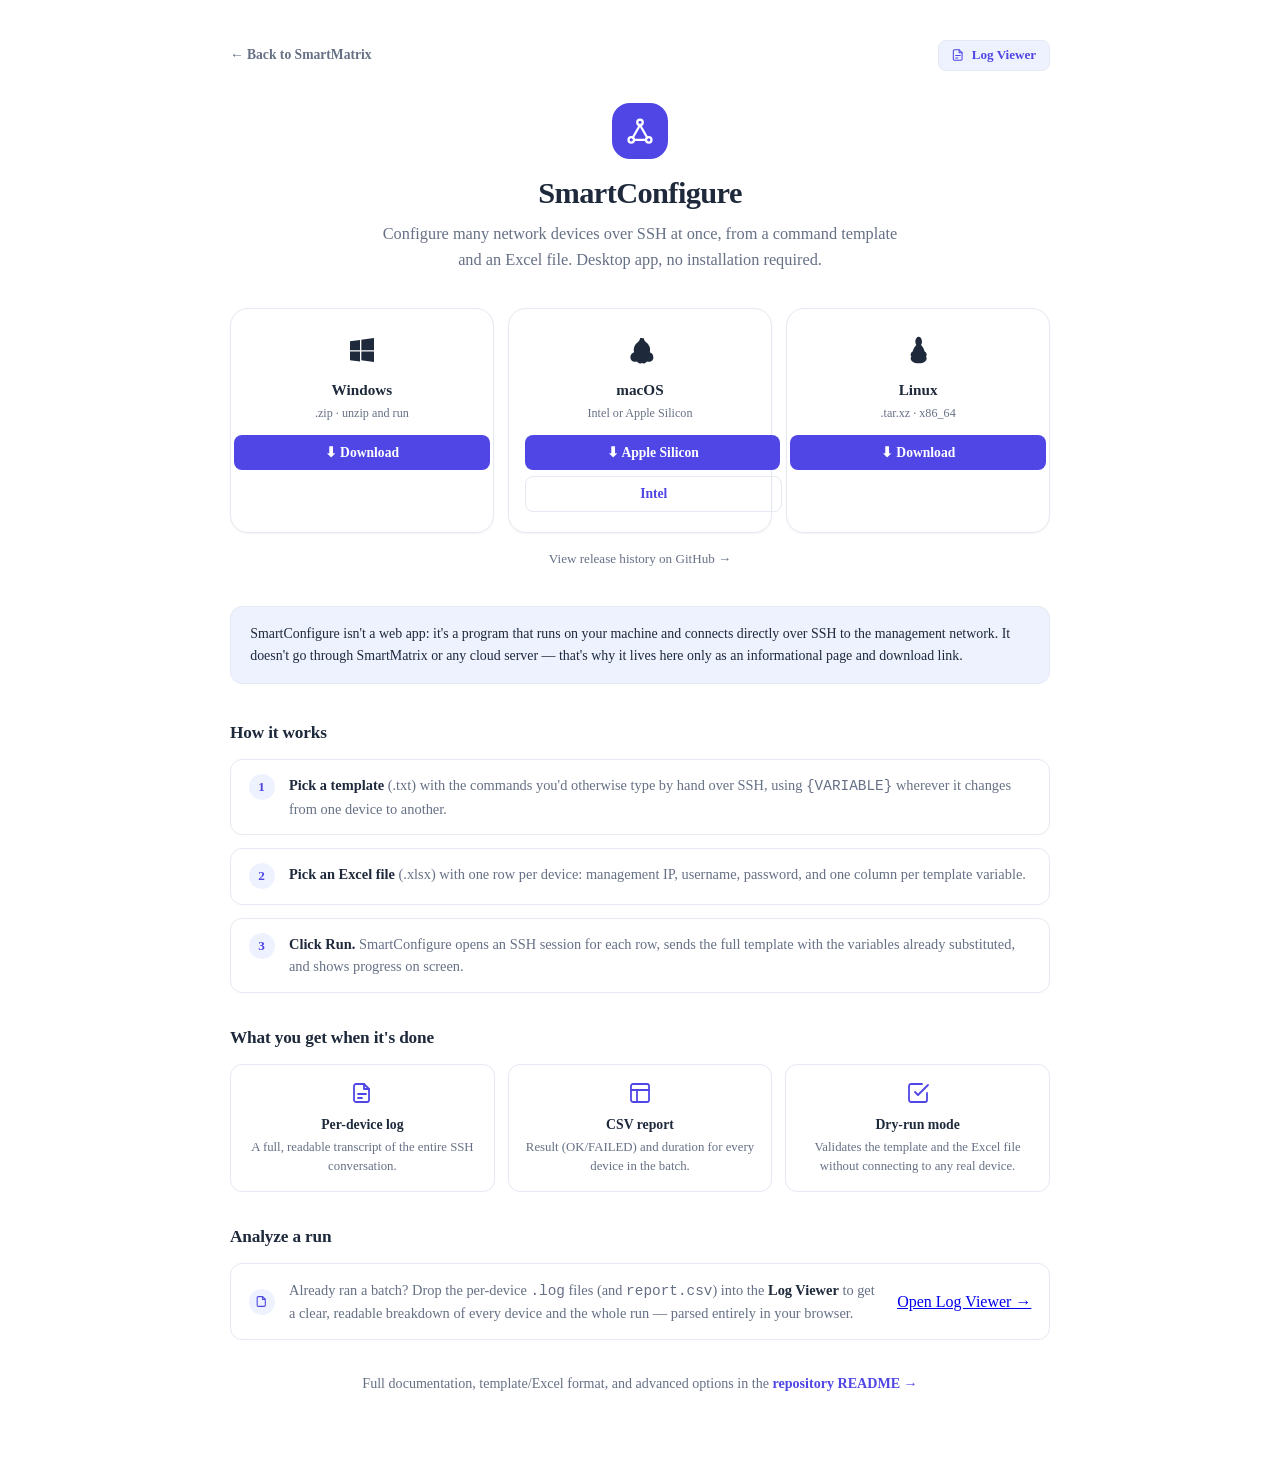
==== landing/index.html @ 65298317 "Restore" ====
<!DOCTYPE html>
<html lang="en" data-theme="dark">
<head>
<meta charset="UTF-8">
<meta name="viewport" content="width=device-width, initial-scale=1, viewport-fit=cover">
<title>SmartConfigure · SmartMatrix</title>
<link rel="icon" type="image/svg+xml" href="/favicon.svg">
<link rel="stylesheet" href="/style.css">
<style>
  .sc-wrap { max-width: 820px; margin: 0 auto; padding: 2rem 1.4rem 4rem; }

  .sc-topbar { display: flex; align-items: center; justify-content: space-between; gap: 0.8rem; margin-bottom: 2rem; }

  .sc-back {
    display: inline-flex; align-items: center; gap: 0.4rem; color: var(--text-muted, #667085);
    text-decoration: none; font-size: 0.85rem; font-weight: 600;
  }
  .sc-back:hover { color: var(--primary, #4f46e5); }

  .sc-logviewer-btn {
    display: inline-flex; align-items: center; gap: 0.4rem; font-size: 0.82rem; font-weight: 600;
    color: var(--primary, #4f46e5); background: var(--primary-light, #eef2ff);
    border: 1px solid var(--border, #e5e9f2); border-radius: var(--radius-sm, 8px);
    padding: 0.4rem 0.8rem; text-decoration: none; white-space: nowrap; flex-shrink: 0;
  }
  .sc-logviewer-btn:hover { border-color: var(--primary, #4f46e5); }
  .sc-logviewer-btn svg { width: 14px; height: 14px; }

  .sc-hero { text-align: center; margin-bottom: 2.2rem; }
  .sc-icon {
    width: 56px; height: 56px; border-radius: var(--radius-lg, 18px); background: var(--primary, #4f46e5);
    color: #fff; display: flex; align-items: center; justify-content: center; margin: 0 auto 1.1rem;
  }
  .sc-icon svg { width: 30px; height: 30px; }
  .sc-hero h1 { font-size: 1.9rem; letter-spacing: -0.02em; margin: 0 0 0.6rem; color: var(--text, #1e293b); }
  .sc-hero p {
    color: var(--text-muted, #667085); font-size: 1.02rem; line-height: 1.6; margin: 0 auto; max-width: 520px;
  }

  .sc-platforms {
    display: grid; grid-template-columns: repeat(3, 1fr); gap: 0.9rem; margin-bottom: 1rem;
  }
  .sc-platform-card {
    background: var(--surface, #fff); border: 1px solid var(--border, #e5e9f2); border-radius: var(--radius-lg, 18px);
    padding: 1.3rem 1rem; text-align: center; box-shadow: var(--shadow-sm, 0 1px 2px rgba(0,0,0,.05));
    display: flex; flex-direction: column; align-items: center; gap: 0.7rem;
  }
  .sc-platform-glyph {
    width: 40px; height: 40px; display: flex; align-items: center; justify-content: center;
    color: var(--text, #1e293b);
  }
  .sc-platform-glyph svg { width: 32px; height: 32px; }
  .sc-platform-card h3 { font-size: 0.95rem; margin: 0; color: var(--text, #1e293b); }
  .sc-platform-card .sc-hint { font-size: 0.76rem; color: var(--text-muted, #667085); margin: -0.3rem 0 0.2rem; }
  .sc-platform-card .sc-dl {
    width: 100%; background: var(--primary, #4f46e5); color: #fff; font-weight: 600; font-size: 0.85rem;
    border: none; border-radius: var(--radius-sm, 8px); padding: 0.55rem 0.8rem; cursor: pointer;
    text-decoration: none; display: inline-flex; align-items: center; justify-content: center; gap: 0.4rem;
  }
  .sc-platform-card .sc-dl:hover { background: var(--primary-hover, #4338ca); }
  .sc-platform-card .sc-dl.sc-secondary {
    background: transparent; color: var(--primary, #4f46e5); border: 1px solid var(--border, #e5e9f2);
  }
  .sc-platform-card .sc-dl.sc-secondary:hover { border-color: var(--primary, #4f46e5); }
  .sc-platform-card .sc-dl-group { display: flex; flex-direction: column; gap: 0.4rem; width: 100%; }

  .sc-all-releases { text-align: center; margin-bottom: 2.4rem; }
  .sc-all-releases a { font-size: 0.82rem; color: var(--text-muted, #667085); text-decoration: none; }
  .sc-all-releases a:hover { color: var(--primary, #4f46e5); text-decoration: underline; }

  .sc-note {
    background: var(--primary-light, #eef2ff); border: 1px solid var(--border, #e5e9f2); border-radius: var(--radius-md, 12px);
    padding: 1rem 1.2rem; font-size: 0.87rem; color: var(--text, #1e293b); line-height: 1.6; margin-bottom: 2.4rem;
  }

  .sc-section { margin-bottom: 2.2rem; }
  .sc-section h2 {
    font-size: 1.08rem; margin: 0 0 1rem; color: var(--text, #1e293b); letter-spacing: -0.01em;
  }

  .sc-steps { display: flex; flex-direction: column; gap: 0.8rem; }
  .sc-step {
    display: flex; gap: 0.9rem; align-items: flex-start; background: var(--surface, #fff);
    border: 1px solid var(--border, #e5e9f2); border-radius: var(--radius-md, 12px); padding: 0.9rem 1.1rem;
  }
  .sc-step-num {
    flex-shrink: 0; width: 26px; height: 26px; border-radius: 50%; background: var(--primary-light, #eef2ff);
    color: var(--primary, #4f46e5); font-weight: 700; font-size: 0.82rem; display: flex; align-items: center;
    justify-content: center;
  }
  .sc-step p { margin: 0; color: var(--text-muted, #667085); font-size: 0.9rem; line-height: 1.55; }
  .sc-step strong { color: var(--text, #1e293b); }

  .sc-features { display: grid; grid-template-columns: repeat(3, 1fr); gap: 0.8rem; }
  .sc-feature {
    background: var(--surface, #fff); border: 1px solid var(--border, #e5e9f2); border-radius: var(--radius-md, 12px);
    padding: 1rem; text-align: center;
  }
  .sc-feature-icon { color: var(--primary, #4f46e5); margin-bottom: 0.5rem; }
  .sc-feature-icon svg { width: 24px; height: 24px; }
  .sc-feature h4 { font-size: 0.86rem; margin: 0 0 0.3rem; color: var(--text, #1e293b); }
  .sc-feature p { font-size: 0.8rem; color: var(--text-muted, #667085); margin: 0; line-height: 1.45; }

  .sc-footer-link { text-align: center; font-size: 0.88rem; color: var(--text-muted, #667085); }
  .sc-footer-link a { color: var(--primary, #4f46e5); text-decoration: none; font-weight: 600; }
  .sc-footer-link a:hover { text-decoration: underline; }

  @media (max-width: 720px) {
    .sc-platforms { grid-template-columns: 1fr; }
    .sc-features { grid-template-columns: 1fr; }
  }
  @media (max-width: 480px) {
    .sc-hero h1 { font-size: 1.55rem; }
    .sc-hero p { font-size: 0.94rem; }
    .sc-wrap { padding: 1.4rem 1rem 3rem; }
    .sc-logviewer-btn span { display: none; }
  }
</style>
</head>
<body>
  <div class="sc-wrap">

    <div class="sc-topbar">
      <a class="sc-back" href="/">← Back to SmartMatrix</a>
      <a class="sc-logviewer-btn" href="/logs.html">
        <svg viewBox="0 0 24 24" fill="none" stroke="currentColor" stroke-width="1.8" stroke-linecap="round" stroke-linejoin="round"><path d="M14 3v5h5"/><path d="M6 3h8l5 5v11a2 2 0 0 1-2 2H6a2 2 0 0 1-2-2V5a2 2 0 0 1 2-2z"/><line x1="8" y1="13" x2="16" y2="13"/><line x1="8" y1="17" x2="12" y2="17"/></svg>
        <span>Log Viewer</span>
      </a>
    </div>

    <div class="sc-hero">
      <div class="sc-icon">
        <svg viewBox="0 0 24 24" fill="none" stroke="currentColor" stroke-width="1.8" stroke-linecap="round" stroke-linejoin="round">
          <circle cx="12" cy="5" r="2.2"></circle>
          <circle cx="5" cy="19" r="2.2"></circle>
          <circle cx="19" cy="19" r="2.2"></circle>
          <line x1="12" y1="7.2" x2="6.3" y2="17.2"></line>
          <line x1="12" y1="7.2" x2="17.7" y2="17.2"></line>
          <line x1="7.2" y1="19" x2="16.8" y2="19"></line>
        </svg>
      </div>
      <h1>SmartConfigure</h1>
      <p>Configure many network devices over SSH at once, from a command template and an Excel file. Desktop app, no installation required.</p>
    </div>

    <div class="sc-platforms">
      <div class="sc-platform-card">
        <div class="sc-platform-glyph">
          <svg viewBox="0 0 24 24" fill="currentColor"><path d="M3 5.5l7.5-1v7.6H3V5.5zm8.5-1.1L21 3v9.1H11.5V4.4zM3 13.1h7.5v7.6l-7.5-1v-6.6zm8.5 0H21V21l-9.5-1.4v-6.5z"/></svg>
        </div>
        <h3>Windows</h3>
        <p class="sc-hint">.zip · unzip and run</p>
        <a class="sc-dl" href="https://github.com/javimcasas/smartconfigure/releases/latest/download/smartconfigure.zip">⬇ Download</a>
      </div>

      <div class="sc-platform-card">
        <div class="sc-platform-glyph">
          <svg viewBox="0 0 24 24" fill="currentColor"><path d="M12.15 3c-.2 1.4-.9 2.5-2 3.4-1 .8-1.9 1.9-2.4 3.1-.5 1.3-.6 2.7-.2 4.1-1 .3-1.8 1-2.3 1.9-.5.9-.6 2-.3 3 .3.9 1 1.7 1.9 2.1.9.4 1.9.4 2.8 0 .4.6 1 1.1 1.7 1.3.7.2 1.5.2 2.1-.1.7.3 1.4.3 2.1.1.7-.2 1.3-.7 1.7-1.3.9.4 1.9.4 2.8 0 .9-.4 1.6-1.2 1.9-2.1.3-1-.2-2.1-.3-3-.5-.9-1.3-1.6-2.3-1.9.4-1.4.3-2.8-.2-4.1-.5-1.2-1.4-2.3-2.4-3.1-1.1-.9-1.8-2-2-3.4-.4.2-.8.2-1.2 0z"/></svg>
        </div>
        <h3>macOS</h3>
        <p class="sc-hint">Intel or Apple Silicon</p>
        <div class="sc-dl-group">
          <a class="sc-dl" href="https://github.com/javimcasas/smartconfigure/releases/latest/download/smartconfigure-darwin-arm64">⬇ Apple Silicon</a>
          <a class="sc-dl sc-secondary" href="https://github.com/javimcasas/smartconfigure/releases/latest/download/smartconfigure-darwin-amd64">Intel</a>
        </div>
      </div>

      <div class="sc-platform-card">
        <div class="sc-platform-glyph">
          <svg viewBox="0 0 24 24" fill="currentColor"><path d="M12.5 2c-1.4 0-2.5 1.6-2.5 3.6 0 1 .3 1.9.7 2.6-.9.9-2.4 3-2.7 5-.2.1-1.5.8-1.5 2.3 0 .6.2 1.1.5 1.5-.3.3-.5.8-.5 1.3 0 1.6 2 3.7 6 3.7s6-2.1 6-3.7c0-.5-.2-1-.5-1.3.3-.4.5-.9.5-1.5 0-1.5-1.3-2.2-1.5-2.3-.3-2-1.8-4.1-2.7-5 .4-.7.7-1.6.7-2.6 0-2-1.1-3.6-2.5-3.6z"/></svg>
        </div>
        <h3>Linux</h3>
        <p class="sc-hint">.tar.xz · x86_64</p>
        <a class="sc-dl" href="https://github.com/javimcasas/smartconfigure/releases/latest/download/smartconfigure.tar.xz">⬇ Download</a>
      </div>
    </div>

    <div class="sc-all-releases">
      <a href="https://github.com/javimcasas/smartconfigure/releases">View release history on GitHub →</a>
    </div>

    <div class="sc-note">
      SmartConfigure isn't a web app: it's a program that runs on your machine and connects directly over SSH to
      the management network. It doesn't go through SmartMatrix or any cloud server — that's why it lives here
      only as an informational page and download link.
    </div>

    <div class="sc-section">
      <h2>How it works</h2>
      <div class="sc-steps">
        <div class="sc-step">
          <span class="sc-step-num">1</span>
          <p><strong>Pick a template</strong> (.txt) with the commands you'd otherwise type by hand over SSH, using <code>{VARIABLE}</code> wherever it changes from one device to another.</p>
        </div>
        <div class="sc-step">
          <span class="sc-step-num">2</span>
          <p><strong>Pick an Excel file</strong> (.xlsx) with one row per device: management IP, username, password, and one column per template variable.</p>
        </div>
        <div class="sc-step">
          <span class="sc-step-num">3</span>
          <p><strong>Click Run.</strong> SmartConfigure opens an SSH session for each row, sends the full template with the variables already substituted, and shows progress on screen.</p>
        </div>
      </div>
    </div>

    <div class="sc-section">
      <h2>What you get when it's done</h2>
      <div class="sc-features">
        <div class="sc-feature">
          <div class="sc-feature-icon">
            <svg viewBox="0 0 24 24" fill="none" stroke="currentColor" stroke-width="1.8" stroke-linecap="round" stroke-linejoin="round"><path d="M14 3v5h5"/><path d="M6 3h8l5 5v11a2 2 0 0 1-2 2H6a2 2 0 0 1-2-2V5a2 2 0 0 1 2-2z"/><line x1="8" y1="13" x2="16" y2="13"/><line x1="8" y1="17" x2="12" y2="17"/></svg>
          </div>
          <h4>Per-device log</h4>
          <p>A full, readable transcript of the entire SSH conversation.</p>
        </div>
        <div class="sc-feature">
          <div class="sc-feature-icon">
            <svg viewBox="0 0 24 24" fill="none" stroke="currentColor" stroke-width="1.8" stroke-linecap="round" stroke-linejoin="round"><rect x="3" y="3" width="18" height="18" rx="2"/><line x1="3" y1="9" x2="21" y2="9"/><line x1="9" y1="21" x2="9" y2="9"/></svg>
          </div>
          <h4>CSV report</h4>
          <p>Result (OK/FAILED) and duration for every device in the batch.</p>
        </div>
        <div class="sc-feature">
          <div class="sc-feature-icon">
            <svg viewBox="0 0 24 24" fill="none" stroke="currentColor" stroke-width="1.8" stroke-linecap="round" stroke-linejoin="round"><path d="M9 11l3 3L22 4"/><path d="M21 12v7a2 2 0 0 1-2 2H5a2 2 0 0 1-2-2V5a2 2 0 0 1 2-2h11"/></svg>
          </div>
          <h4>Dry-run mode</h4>
          <p>Validates the template and the Excel file without connecting to any real device.</p>
        </div>
      </div>
    </div>

    <div class="sc-section">
      <h2>Analyze a run</h2>
      <div class="sc-step" style="align-items:center">
        <span class="sc-step-num">
          <svg width="13" height="13" viewBox="0 0 24 24" fill="none" stroke="currentColor" stroke-width="2"><path d="M14 3v5h5"/><path d="M6 3h8l5 5v11a2 2 0 0 1-2 2H6a2 2 0 0 1-2-2V5a2 2 0 0 1 2-2z"/></svg>
        </span>
        <p style="flex:1">Already ran a batch? Drop the per-device <code>.log</code> files (and <code>report.csv</code>) into the <strong>Log Viewer</strong> to get a clear, readable breakdown of every device and the whole run — parsed entirely in your browser.</p>
        <a class="sc-dl" style="width:auto; flex-shrink:0; white-space:nowrap" href="/logs.html">Open Log Viewer →</a>
      </div>
    </div>

    <div class="sc-footer-link">
      Full documentation, template/Excel format, and advanced options in the
      <a href="https://github.com/javimcasas/smartconfigure#readme">repository README →</a>
    </div>

  </div>

<script>
  (function () {
    var THEME_KEY = 'smartmatrix_theme';
    var saved = localStorage.getItem(THEME_KEY);
    var theme = saved || (window.matchMedia('(prefers-color-scheme: light)').matches ? 'light' : 'dark');
    document.documentElement.setAttribute('data-theme', theme);
  })();
</script>
</body>
</html>
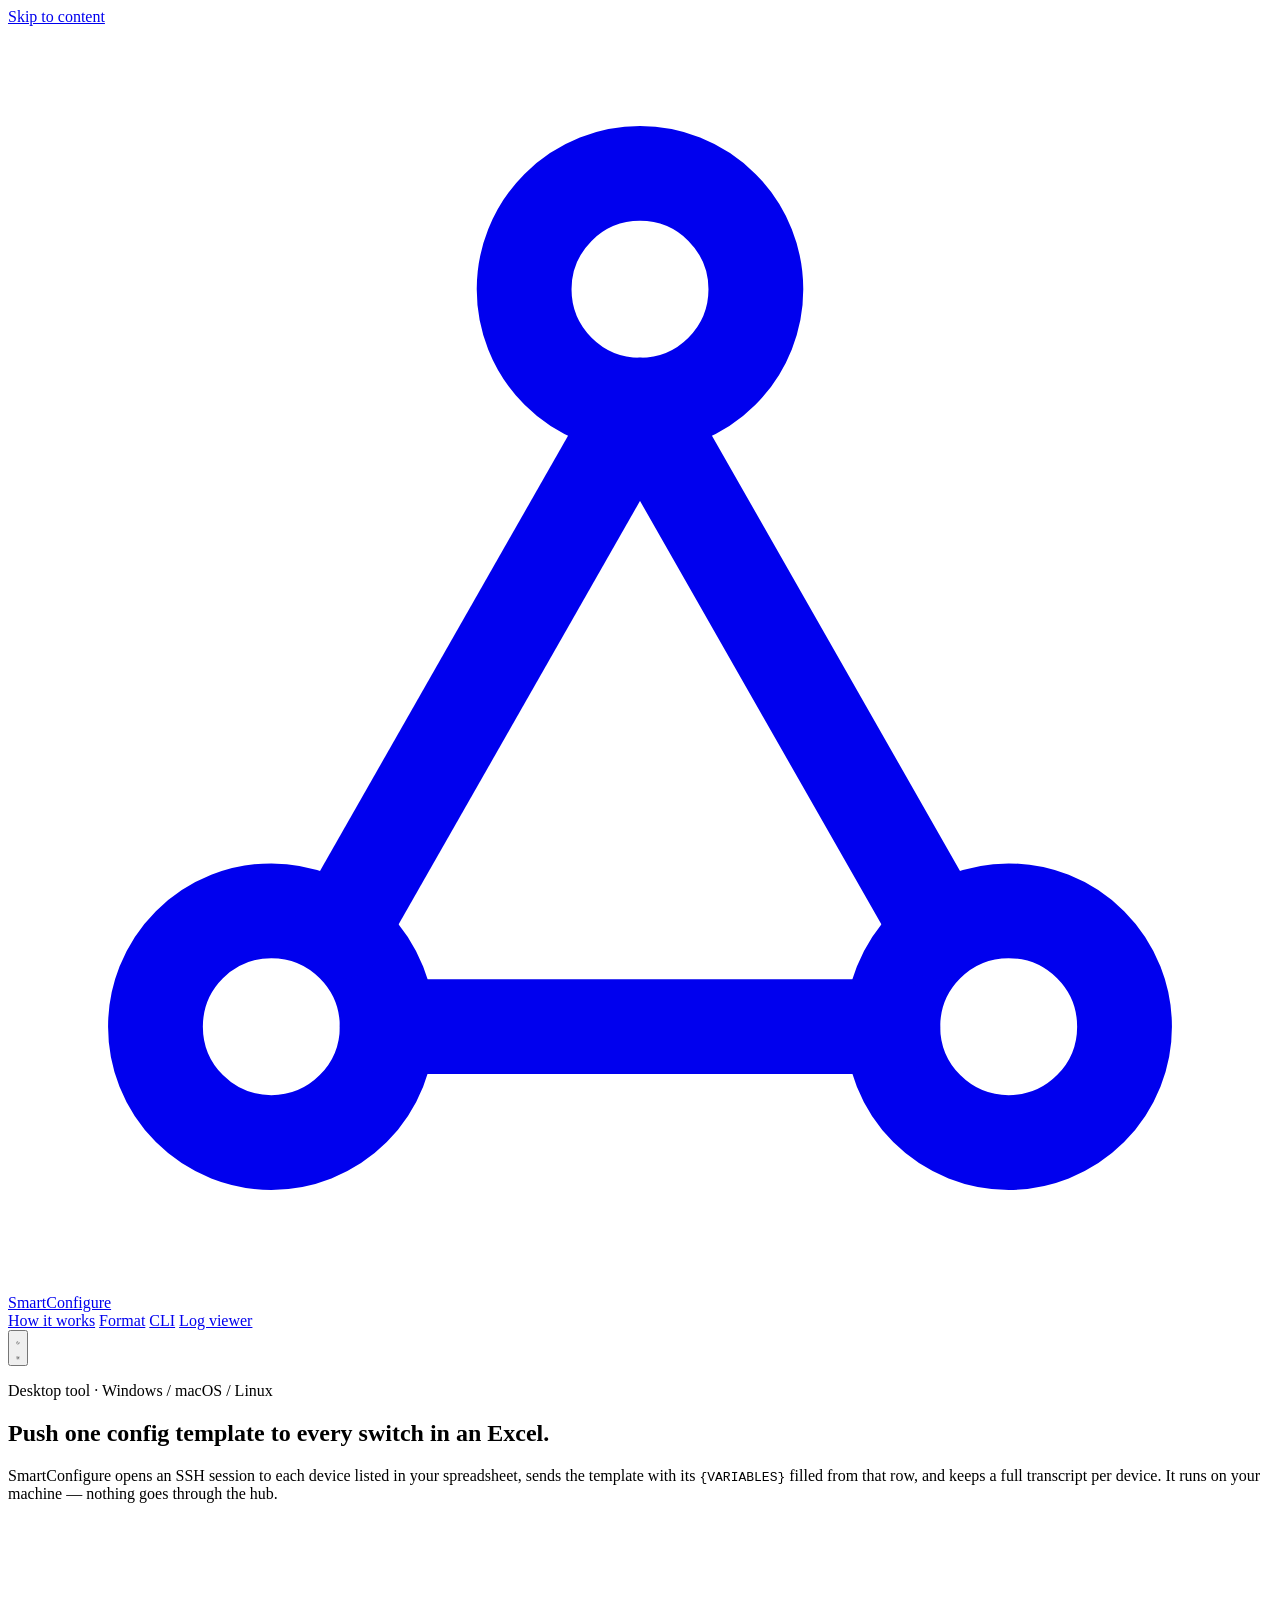
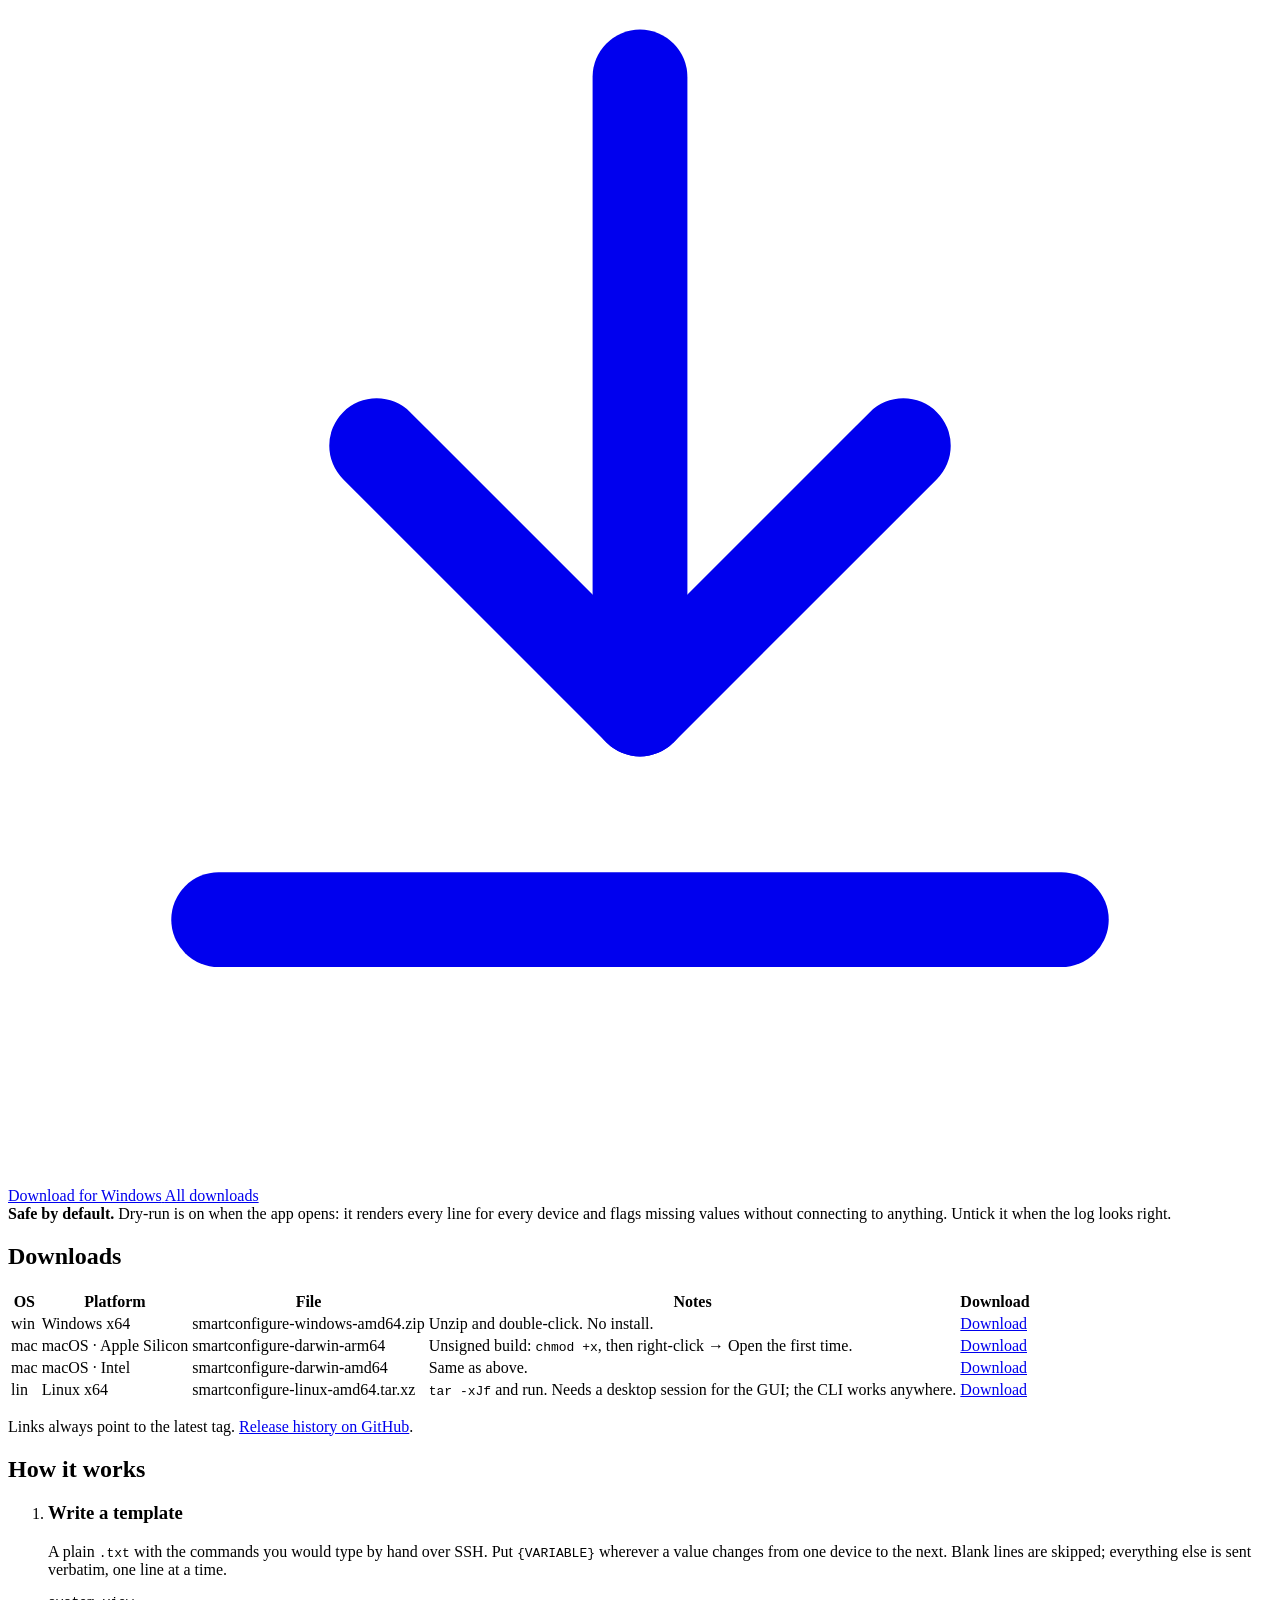
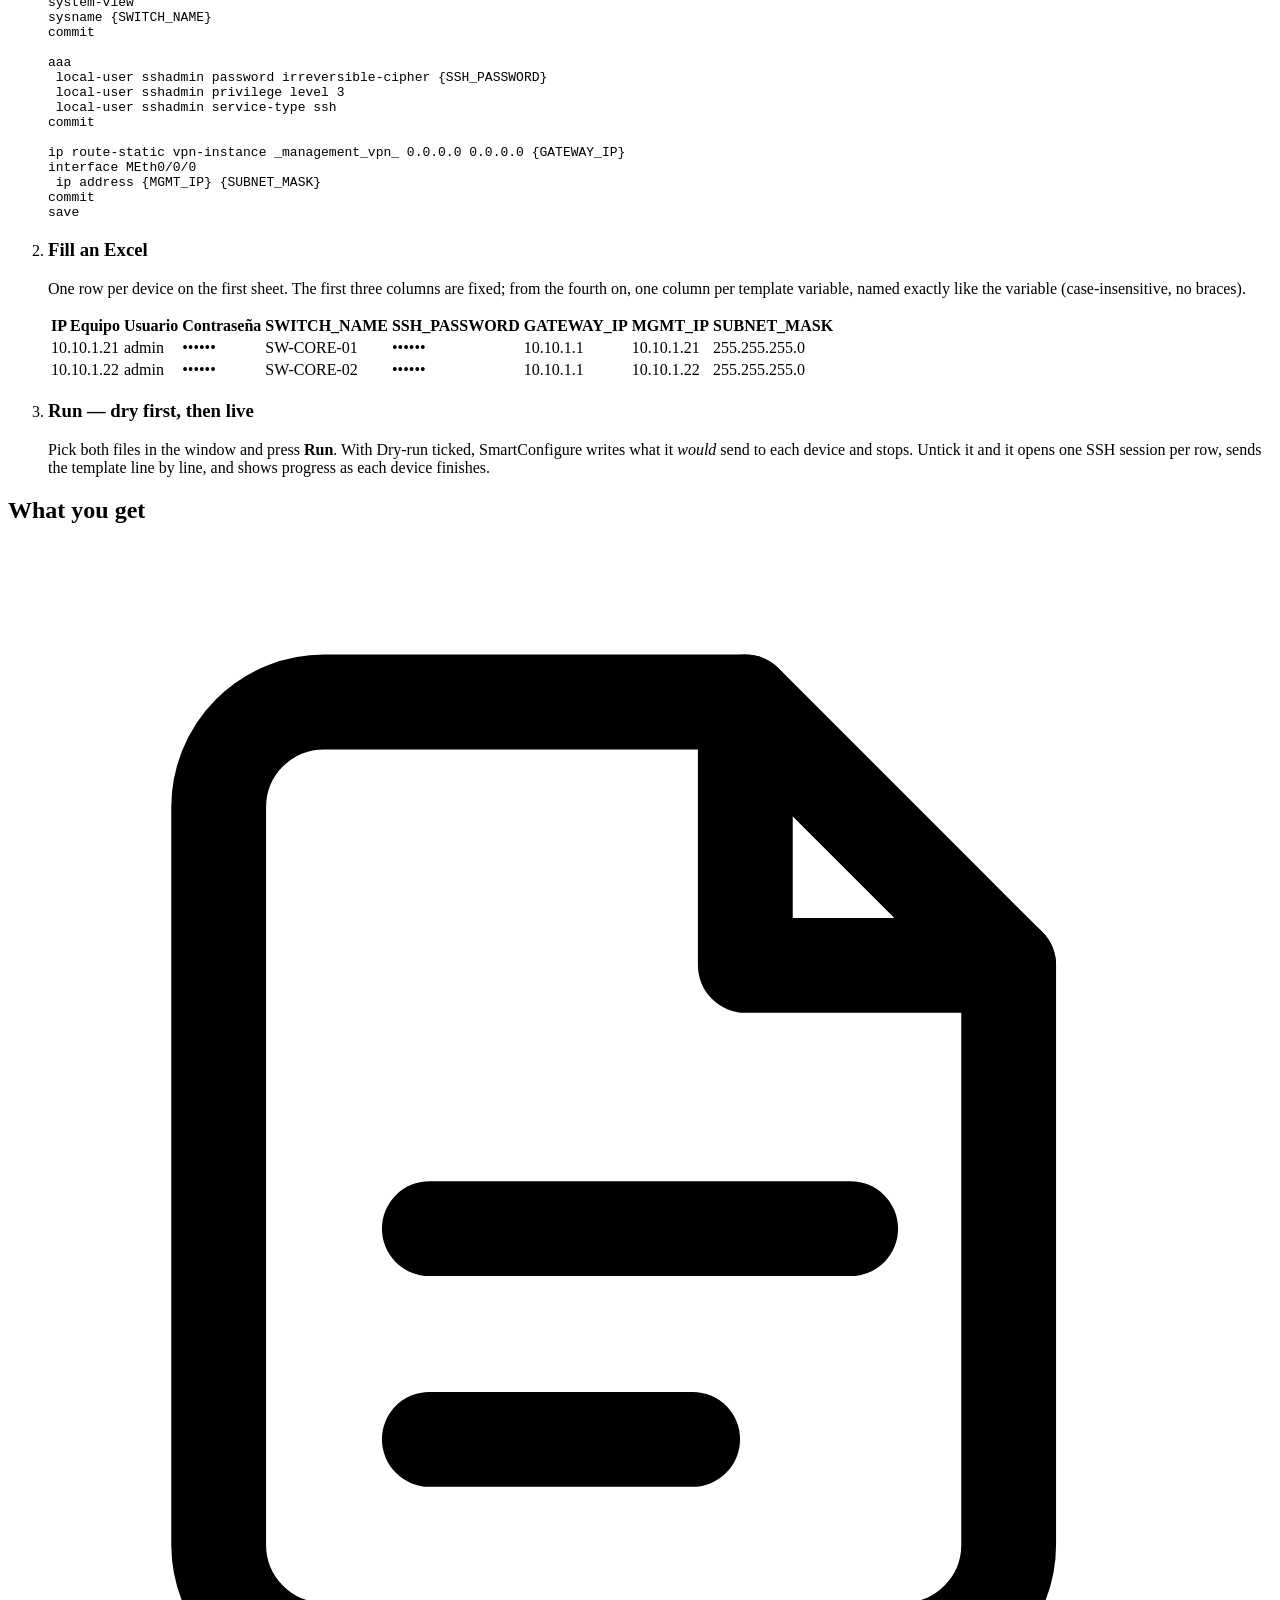
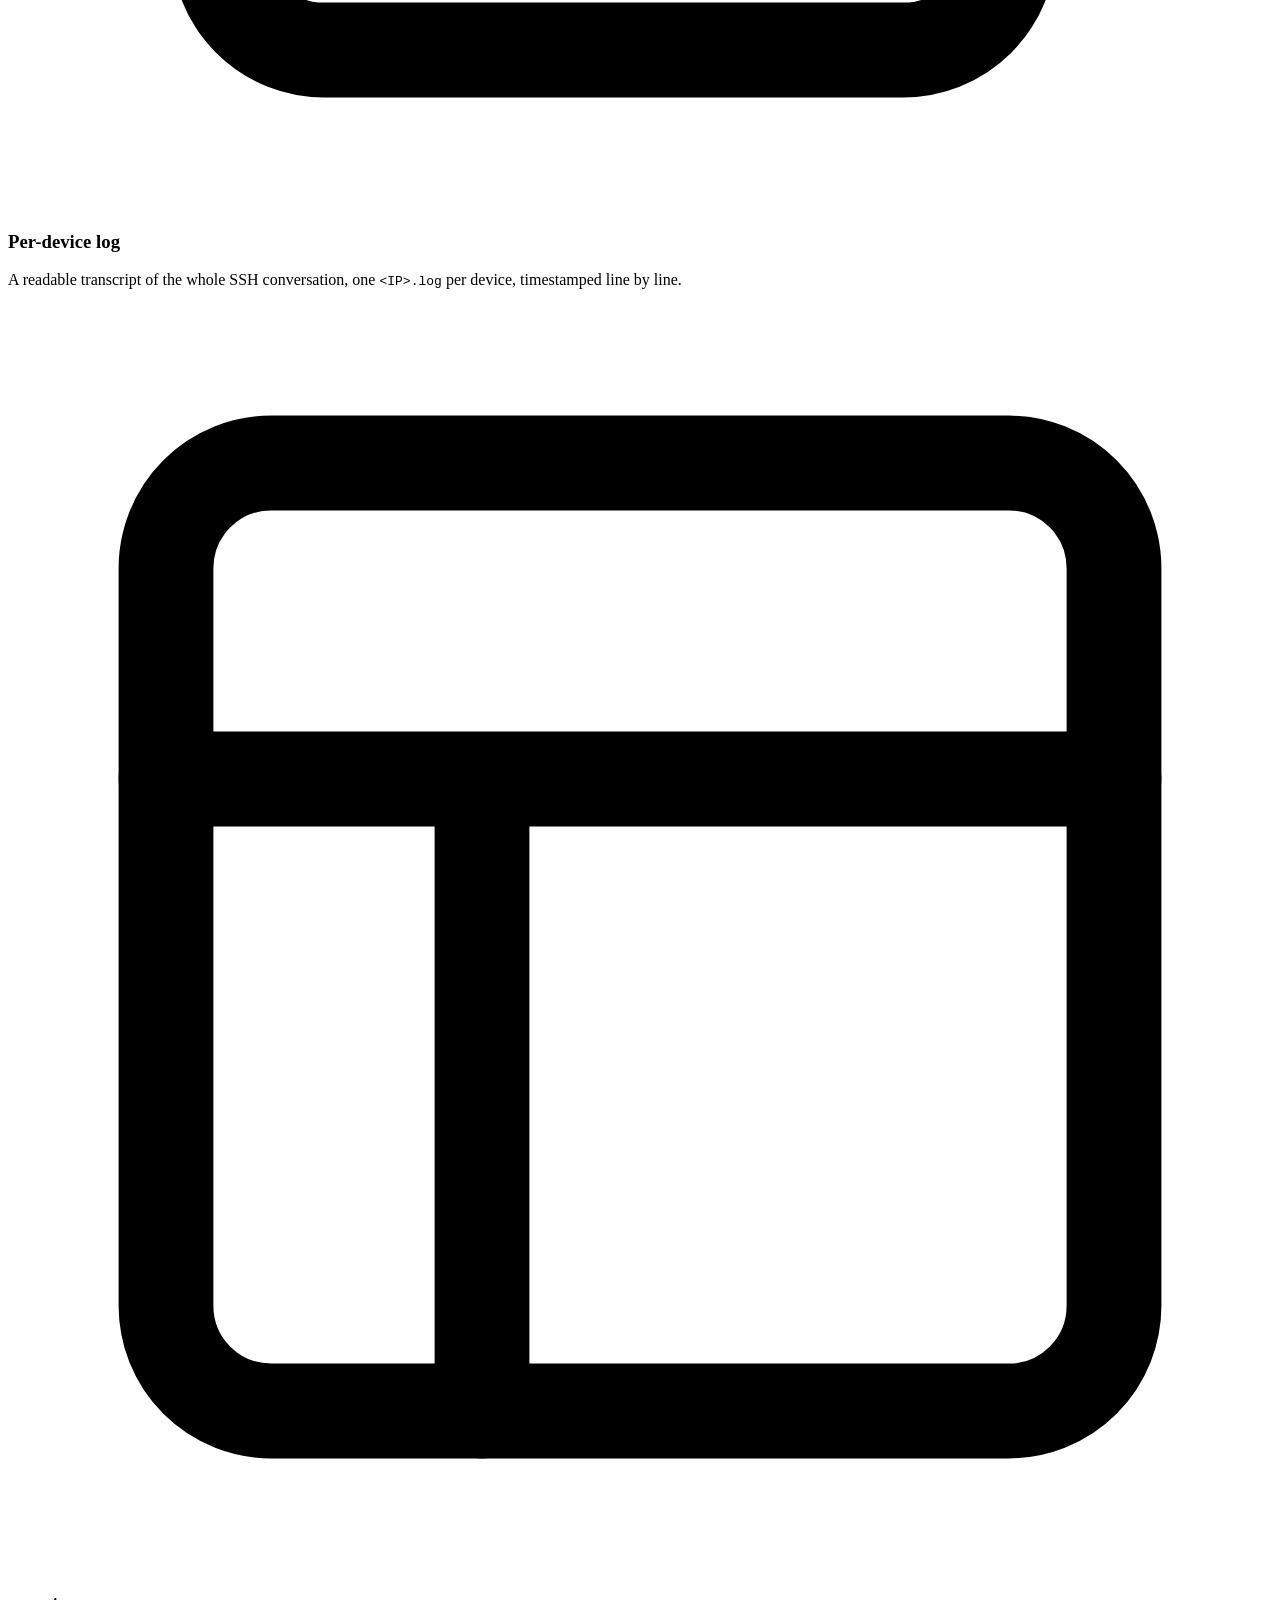
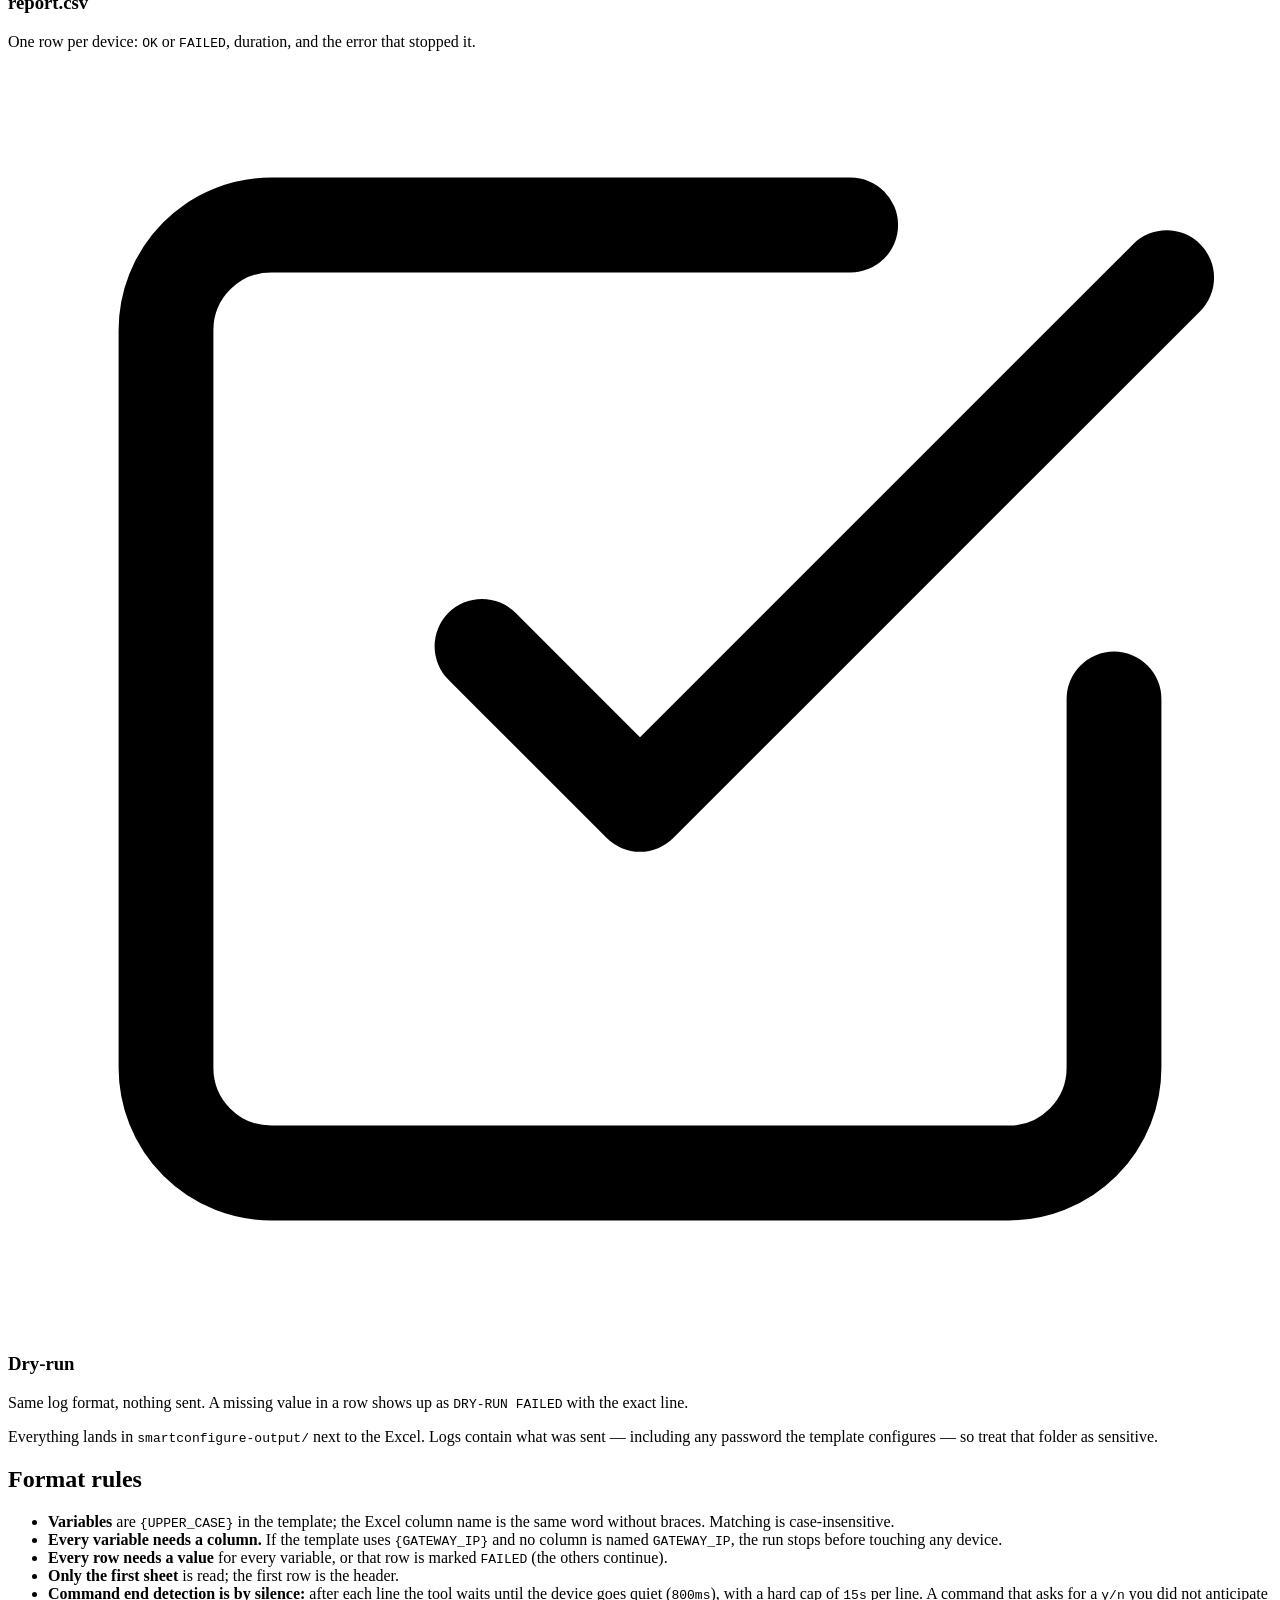
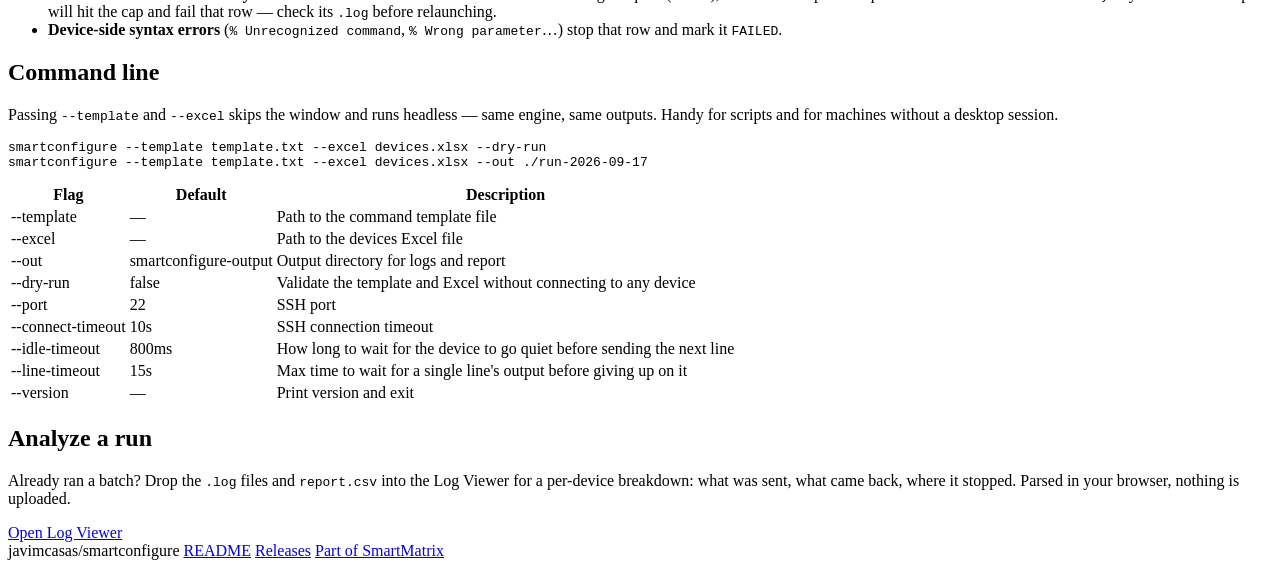
==== commit c50c7b36: "feat: design system "Field Manual" + landing and Log Viewer redesign - design-system/smartconfigure/" ====
--- a/landing/index.html
+++ b/landing/index.html
@@ -1,260 +1,235 @@
 <!DOCTYPE html>
-<html lang="en" data-theme="dark">
+<html lang="en">
 <head>
 <meta charset="UTF-8">
 <meta name="viewport" content="width=device-width, initial-scale=1, viewport-fit=cover">
 <title>SmartConfigure · SmartMatrix</title>
+<meta name="description" content="Push one SSH configuration template to every network device listed in an Excel file. Desktop tool for Windows, macOS and Linux.">
 <link rel="icon" type="image/svg+xml" href="/favicon.svg">
+<link rel="preconnect" href="https://fonts.googleapis.com">
+<link rel="preconnect" href="https://fonts.gstatic.com" crossorigin>
+<link href="https://fonts.googleapis.com/css2?family=Manrope:wght@400;500;600;700&family=JetBrains+Mono:wght@400;500&display=swap" rel="stylesheet">
 <link rel="stylesheet" href="/style.css">
-<style>
-  .sc-wrap { max-width: 820px; margin: 0 auto; padding: 2rem 1.4rem 4rem; }
-
-  .sc-topbar { display: flex; align-items: center; justify-content: space-between; gap: 0.8rem; margin-bottom: 2rem; }
-
-  .sc-back {
-    display: inline-flex; align-items: center; gap: 0.4rem; color: var(--text-muted, #667085);
-    text-decoration: none; font-size: 0.85rem; font-weight: 600;
-  }
-  .sc-back:hover { color: var(--primary, #4f46e5); }
-
-  .sc-logviewer-btn {
-    display: inline-flex; align-items: center; gap: 0.4rem; font-size: 0.82rem; font-weight: 600;
-    color: var(--primary, #4f46e5); background: var(--primary-light, #eef2ff);
-    border: 1px solid var(--border, #e5e9f2); border-radius: var(--radius-sm, 8px);
-    padding: 0.4rem 0.8rem; text-decoration: none; white-space: nowrap; flex-shrink: 0;
-  }
-  .sc-logviewer-btn:hover { border-color: var(--primary, #4f46e5); }
-  .sc-logviewer-btn svg { width: 14px; height: 14px; }
-
-  .sc-hero { text-align: center; margin-bottom: 2.2rem; }
-  .sc-icon {
-    width: 56px; height: 56px; border-radius: var(--radius-lg, 18px); background: var(--primary, #4f46e5);
-    color: #fff; display: flex; align-items: center; justify-content: center; margin: 0 auto 1.1rem;
-  }
-  .sc-icon svg { width: 30px; height: 30px; }
-  .sc-hero h1 { font-size: 1.9rem; letter-spacing: -0.02em; margin: 0 0 0.6rem; color: var(--text, #1e293b); }
-  .sc-hero p {
-    color: var(--text-muted, #667085); font-size: 1.02rem; line-height: 1.6; margin: 0 auto; max-width: 520px;
-  }
-
-  .sc-platforms {
-    display: grid; grid-template-columns: repeat(3, 1fr); gap: 0.9rem; margin-bottom: 1rem;
-  }
-  .sc-platform-card {
-    background: var(--surface, #fff); border: 1px solid var(--border, #e5e9f2); border-radius: var(--radius-lg, 18px);
-    padding: 1.3rem 1rem; text-align: center; box-shadow: var(--shadow-sm, 0 1px 2px rgba(0,0,0,.05));
-    display: flex; flex-direction: column; align-items: center; gap: 0.7rem;
-  }
-  .sc-platform-glyph {
-    width: 40px; height: 40px; display: flex; align-items: center; justify-content: center;
-    color: var(--text, #1e293b);
-  }
-  .sc-platform-glyph svg { width: 32px; height: 32px; }
-  .sc-platform-card h3 { font-size: 0.95rem; margin: 0; color: var(--text, #1e293b); }
-  .sc-platform-card .sc-hint { font-size: 0.76rem; color: var(--text-muted, #667085); margin: -0.3rem 0 0.2rem; }
-  .sc-platform-card .sc-dl {
-    width: 100%; background: var(--primary, #4f46e5); color: #fff; font-weight: 600; font-size: 0.85rem;
-    border: none; border-radius: var(--radius-sm, 8px); padding: 0.55rem 0.8rem; cursor: pointer;
-    text-decoration: none; display: inline-flex; align-items: center; justify-content: center; gap: 0.4rem;
-  }
-  .sc-platform-card .sc-dl:hover { background: var(--primary-hover, #4338ca); }
-  .sc-platform-card .sc-dl.sc-secondary {
-    background: transparent; color: var(--primary, #4f46e5); border: 1px solid var(--border, #e5e9f2);
-  }
-  .sc-platform-card .sc-dl.sc-secondary:hover { border-color: var(--primary, #4f46e5); }
-  .sc-platform-card .sc-dl-group { display: flex; flex-direction: column; gap: 0.4rem; width: 100%; }
-
-  .sc-all-releases { text-align: center; margin-bottom: 2.4rem; }
-  .sc-all-releases a { font-size: 0.82rem; color: var(--text-muted, #667085); text-decoration: none; }
-  .sc-all-releases a:hover { color: var(--primary, #4f46e5); text-decoration: underline; }
-
-  .sc-note {
-    background: var(--primary-light, #eef2ff); border: 1px solid var(--border, #e5e9f2); border-radius: var(--radius-md, 12px);
-    padding: 1rem 1.2rem; font-size: 0.87rem; color: var(--text, #1e293b); line-height: 1.6; margin-bottom: 2.4rem;
-  }
-
-  .sc-section { margin-bottom: 2.2rem; }
-  .sc-section h2 {
-    font-size: 1.08rem; margin: 0 0 1rem; color: var(--text, #1e293b); letter-spacing: -0.01em;
-  }
-
-  .sc-steps { display: flex; flex-direction: column; gap: 0.8rem; }
-  .sc-step {
-    display: flex; gap: 0.9rem; align-items: flex-start; background: var(--surface, #fff);
-    border: 1px solid var(--border, #e5e9f2); border-radius: var(--radius-md, 12px); padding: 0.9rem 1.1rem;
-  }
-  .sc-step-num {
-    flex-shrink: 0; width: 26px; height: 26px; border-radius: 50%; background: var(--primary-light, #eef2ff);
-    color: var(--primary, #4f46e5); font-weight: 700; font-size: 0.82rem; display: flex; align-items: center;
-    justify-content: center;
-  }
-  .sc-step p { margin: 0; color: var(--text-muted, #667085); font-size: 0.9rem; line-height: 1.55; }
-  .sc-step strong { color: var(--text, #1e293b); }
-
-  .sc-features { display: grid; grid-template-columns: repeat(3, 1fr); gap: 0.8rem; }
-  .sc-feature {
-    background: var(--surface, #fff); border: 1px solid var(--border, #e5e9f2); border-radius: var(--radius-md, 12px);
-    padding: 1rem; text-align: center;
-  }
-  .sc-feature-icon { color: var(--primary, #4f46e5); margin-bottom: 0.5rem; }
-  .sc-feature-icon svg { width: 24px; height: 24px; }
-  .sc-feature h4 { font-size: 0.86rem; margin: 0 0 0.3rem; color: var(--text, #1e293b); }
-  .sc-feature p { font-size: 0.8rem; color: var(--text-muted, #667085); margin: 0; line-height: 1.45; }
-
-  .sc-footer-link { text-align: center; font-size: 0.88rem; color: var(--text-muted, #667085); }
-  .sc-footer-link a { color: var(--primary, #4f46e5); text-decoration: none; font-weight: 600; }
-  .sc-footer-link a:hover { text-decoration: underline; }
-
-  @media (max-width: 720px) {
-    .sc-platforms { grid-template-columns: 1fr; }
-    .sc-features { grid-template-columns: 1fr; }
-  }
-  @media (max-width: 480px) {
-    .sc-hero h1 { font-size: 1.55rem; }
-    .sc-hero p { font-size: 0.94rem; }
-    .sc-wrap { padding: 1.4rem 1rem 3rem; }
-    .sc-logviewer-btn span { display: none; }
-  }
-</style>
+<script src="/theme.js"></script>
 </head>
 <body>
-  <div class="sc-wrap">
-
-    <div class="sc-topbar">
-      <a class="sc-back" href="/">← Back to SmartMatrix</a>
-      <a class="sc-logviewer-btn" href="/logs.html">
-        <svg viewBox="0 0 24 24" fill="none" stroke="currentColor" stroke-width="1.8" stroke-linecap="round" stroke-linejoin="round"><path d="M14 3v5h5"/><path d="M6 3h8l5 5v11a2 2 0 0 1-2 2H6a2 2 0 0 1-2-2V5a2 2 0 0 1 2-2z"/><line x1="8" y1="13" x2="16" y2="13"/><line x1="8" y1="17" x2="12" y2="17"/></svg>
-        <span>Log Viewer</span>
+  <a class="skip-link" href="#main">Skip to content</a>
+
+  <header class="topbar">
+    <div class="wrap topbar-inner">
+      <a class="brand" href="/">
+        <span class="brand-mark" aria-hidden="true">
+          <svg viewBox="0 0 24 24" fill="none" stroke="currentColor" stroke-width="1.8" stroke-linecap="round" stroke-linejoin="round"><circle cx="12" cy="5" r="2.2"/><circle cx="5" cy="19" r="2.2"/><circle cx="19" cy="19" r="2.2"/><line x1="12" y1="7.2" x2="6.3" y2="17.2"/><line x1="12" y1="7.2" x2="17.7" y2="17.2"/><line x1="7.2" y1="19" x2="16.8" y2="19"/></svg>
+        </span>
+        <span>SmartConfigure</span>
       </a>
+      <nav class="topbar-nav" aria-label="Sections">
+        <a href="#how">How it works</a>
+        <a href="#format">Format</a>
+        <a href="#cli">CLI</a>
+        <a class="nav-keep" href="/logs.html">Log viewer</a>
+      </nav>
+      <div class="topbar-actions">
+        <div data-smartmatrix-switcher data-current="smartconfigure"></div>
+        <button class="icon-btn" id="themeToggle" type="button" aria-label="Toggle light or dark theme">
+          <svg class="icon-moon" viewBox="0 0 24 24" fill="none" stroke="currentColor" stroke-width="1.8" stroke-linecap="round" stroke-linejoin="round" aria-hidden="true"><path d="M21 12.8A9 9 0 1 1 11.2 3a7 7 0 0 0 9.8 9.8z"/></svg>
+          <svg class="icon-sun" viewBox="0 0 24 24" fill="none" stroke="currentColor" stroke-width="1.8" stroke-linecap="round" stroke-linejoin="round" aria-hidden="true"><circle cx="12" cy="12" r="4"/><path d="M12 2v2M12 20v2M4.9 4.9l1.4 1.4M17.7 17.7l1.4 1.4M2 12h2M20 12h2M4.9 19.1l1.4-1.4M17.7 6.3l1.4-1.4"/></svg>
+        </button>
+      </div>
     </div>
-
-    <div class="sc-hero">
-      <div class="sc-icon">
-        <svg viewBox="0 0 24 24" fill="none" stroke="currentColor" stroke-width="1.8" stroke-linecap="round" stroke-linejoin="round">
-          <circle cx="12" cy="5" r="2.2"></circle>
-          <circle cx="5" cy="19" r="2.2"></circle>
-          <circle cx="19" cy="19" r="2.2"></circle>
-          <line x1="12" y1="7.2" x2="6.3" y2="17.2"></line>
-          <line x1="12" y1="7.2" x2="17.7" y2="17.2"></line>
-          <line x1="7.2" y1="19" x2="16.8" y2="19"></line>
-        </svg>
-      </div>
-      <h1>SmartConfigure</h1>
-      <p>Configure many network devices over SSH at once, from a command template and an Excel file. Desktop app, no installation required.</p>
-    </div>
-
-    <div class="sc-platforms">
-      <div class="sc-platform-card">
-        <div class="sc-platform-glyph">
-          <svg viewBox="0 0 24 24" fill="currentColor"><path d="M3 5.5l7.5-1v7.6H3V5.5zm8.5-1.1L21 3v9.1H11.5V4.4zM3 13.1h7.5v7.6l-7.5-1v-6.6zm8.5 0H21V21l-9.5-1.4v-6.5z"/></svg>
-        </div>
-        <h3>Windows</h3>
-        <p class="sc-hint">.zip · unzip and run</p>
-        <a class="sc-dl" href="https://github.com/javimcasas/smartconfigure/releases/latest/download/smartconfigure.zip">⬇ Download</a>
-      </div>
-
-      <div class="sc-platform-card">
-        <div class="sc-platform-glyph">
-          <svg viewBox="0 0 24 24" fill="currentColor"><path d="M12.15 3c-.2 1.4-.9 2.5-2 3.4-1 .8-1.9 1.9-2.4 3.1-.5 1.3-.6 2.7-.2 4.1-1 .3-1.8 1-2.3 1.9-.5.9-.6 2-.3 3 .3.9 1 1.7 1.9 2.1.9.4 1.9.4 2.8 0 .4.6 1 1.1 1.7 1.3.7.2 1.5.2 2.1-.1.7.3 1.4.3 2.1.1.7-.2 1.3-.7 1.7-1.3.9.4 1.9.4 2.8 0 .9-.4 1.6-1.2 1.9-2.1.3-1-.2-2.1-.3-3-.5-.9-1.3-1.6-2.3-1.9.4-1.4.3-2.8-.2-4.1-.5-1.2-1.4-2.3-2.4-3.1-1.1-.9-1.8-2-2-3.4-.4.2-.8.2-1.2 0z"/></svg>
-        </div>
-        <h3>macOS</h3>
-        <p class="sc-hint">Intel or Apple Silicon</p>
-        <div class="sc-dl-group">
-          <a class="sc-dl" href="https://github.com/javimcasas/smartconfigure/releases/latest/download/smartconfigure-darwin-arm64">⬇ Apple Silicon</a>
-          <a class="sc-dl sc-secondary" href="https://github.com/javimcasas/smartconfigure/releases/latest/download/smartconfigure-darwin-amd64">Intel</a>
-        </div>
-      </div>
-
-      <div class="sc-platform-card">
-        <div class="sc-platform-glyph">
-          <svg viewBox="0 0 24 24" fill="currentColor"><path d="M12.5 2c-1.4 0-2.5 1.6-2.5 3.6 0 1 .3 1.9.7 2.6-.9.9-2.4 3-2.7 5-.2.1-1.5.8-1.5 2.3 0 .6.2 1.1.5 1.5-.3.3-.5.8-.5 1.3 0 1.6 2 3.7 6 3.7s6-2.1 6-3.7c0-.5-.2-1-.5-1.3.3-.4.5-.9.5-1.5 0-1.5-1.3-2.2-1.5-2.3-.3-2-1.8-4.1-2.7-5 .4-.7.7-1.6.7-2.6 0-2-1.1-3.6-2.5-3.6z"/></svg>
-        </div>
-        <h3>Linux</h3>
-        <p class="sc-hint">.tar.xz · x86_64</p>
-        <a class="sc-dl" href="https://github.com/javimcasas/smartconfigure/releases/latest/download/smartconfigure.tar.xz">⬇ Download</a>
-      </div>
-    </div>
-
-    <div class="sc-all-releases">
-      <a href="https://github.com/javimcasas/smartconfigure/releases">View release history on GitHub →</a>
-    </div>
-
-    <div class="sc-note">
-      SmartConfigure isn't a web app: it's a program that runs on your machine and connects directly over SSH to
-      the management network. It doesn't go through SmartMatrix or any cloud server — that's why it lives here
-      only as an informational page and download link.
-    </div>
-
-    <div class="sc-section">
-      <h2>How it works</h2>
-      <div class="sc-steps">
-        <div class="sc-step">
-          <span class="sc-step-num">1</span>
-          <p><strong>Pick a template</strong> (.txt) with the commands you'd otherwise type by hand over SSH, using <code>{VARIABLE}</code> wherever it changes from one device to another.</p>
-        </div>
-        <div class="sc-step">
-          <span class="sc-step-num">2</span>
-          <p><strong>Pick an Excel file</strong> (.xlsx) with one row per device: management IP, username, password, and one column per template variable.</p>
-        </div>
-        <div class="sc-step">
-          <span class="sc-step-num">3</span>
-          <p><strong>Click Run.</strong> SmartConfigure opens an SSH session for each row, sends the full template with the variables already substituted, and shows progress on screen.</p>
-        </div>
-      </div>
-    </div>
-
-    <div class="sc-section">
-      <h2>What you get when it's done</h2>
-      <div class="sc-features">
-        <div class="sc-feature">
-          <div class="sc-feature-icon">
-            <svg viewBox="0 0 24 24" fill="none" stroke="currentColor" stroke-width="1.8" stroke-linecap="round" stroke-linejoin="round"><path d="M14 3v5h5"/><path d="M6 3h8l5 5v11a2 2 0 0 1-2 2H6a2 2 0 0 1-2-2V5a2 2 0 0 1 2-2z"/><line x1="8" y1="13" x2="16" y2="13"/><line x1="8" y1="17" x2="12" y2="17"/></svg>
+  </header>
+
+  <main id="main" class="wrap">
+
+    <!-- ─── Hero ──────────────────────────────────────────────────────────── -->
+    <section class="hero" aria-labelledby="heroTitle">
+      <p class="eyebrow">Desktop tool · Windows / macOS / Linux</p>
+      <h1 id="heroTitle">Push one config template to every switch in an Excel.</h1>
+      <p class="lead">SmartConfigure opens an SSH session to each device listed in your spreadsheet, sends the template with its <code>{VARIABLES}</code> filled from that row, and keeps a full transcript per device. It runs on your machine — nothing goes through the hub.</p>
+      <div class="hero-actions">
+        <a class="btn btn-primary" id="downloadCta" href="https://github.com/javimcasas/smartconfigure/releases/latest/download/smartconfigure-windows-amd64.zip">
+          <svg viewBox="0 0 24 24" fill="none" stroke="currentColor" stroke-width="1.8" stroke-linecap="round" stroke-linejoin="round" aria-hidden="true"><path d="M12 3v12"/><path d="m7 10 5 5 5-5"/><path d="M4 19h16"/></svg>
+          <span>Download for Windows</span>
+        </a>
+        <a class="btn btn-secondary" href="#downloads">All downloads</a>
+        <span class="badge neutral version-tag" id="versionTag" hidden></span>
+      </div>
+    </section>
+
+    <aside class="note" aria-label="Safety note">
+      <strong>Safe by default.</strong> Dry-run is on when the app opens: it renders every line for every device and flags missing values without connecting to anything. Untick it when the log looks right.
+    </aside>
+
+    <!-- ─── Downloads ─────────────────────────────────────────────────────── -->
+    <section class="block" aria-labelledby="downloads">
+      <h2 id="downloads">Downloads</h2>
+      <div class="table-wrap">
+        <table class="spec-table downloads">
+          <thead>
+            <tr><th scope="col">OS</th><th scope="col">Platform</th><th scope="col">File</th><th scope="col">Notes</th><th scope="col"><span class="sr-only">Download</span></th></tr>
+          </thead>
+          <tbody>
+            <tr data-os="windows" data-label="Windows">
+              <td><span class="os-tag">win</span></td>
+              <td>Windows x64</td>
+              <td class="mono">smartconfigure-windows-amd64.zip</td>
+              <td class="wrap">Unzip and double-click. No install.</td>
+              <td><a class="btn btn-secondary btn-sm" href="https://github.com/javimcasas/smartconfigure/releases/latest/download/smartconfigure-windows-amd64.zip">Download</a></td>
+            </tr>
+            <tr data-os="mac-arm64" data-label="macOS">
+              <td><span class="os-tag">mac</span></td>
+              <td>macOS · Apple Silicon</td>
+              <td class="mono">smartconfigure-darwin-arm64</td>
+              <td class="wrap">Unsigned build: <code>chmod +x</code>, then right-click → Open the first time.</td>
+              <td><a class="btn btn-secondary btn-sm" href="https://github.com/javimcasas/smartconfigure/releases/latest/download/smartconfigure-darwin-arm64">Download</a></td>
+            </tr>
+            <tr data-os="mac-amd64" data-label="macOS (Intel)">
+              <td><span class="os-tag">mac</span></td>
+              <td>macOS · Intel</td>
+              <td class="mono">smartconfigure-darwin-amd64</td>
+              <td class="wrap">Same as above.</td>
+              <td><a class="btn btn-secondary btn-sm" href="https://github.com/javimcasas/smartconfigure/releases/latest/download/smartconfigure-darwin-amd64">Download</a></td>
+            </tr>
+            <tr data-os="linux" data-label="Linux">
+              <td><span class="os-tag">lin</span></td>
+              <td>Linux x64</td>
+              <td class="mono">smartconfigure-linux-amd64.tar.xz</td>
+              <td class="wrap"><code>tar -xJf</code> and run. Needs a desktop session for the GUI; the CLI works anywhere.</td>
+              <td><a class="btn btn-secondary btn-sm" href="https://github.com/javimcasas/smartconfigure/releases/latest/download/smartconfigure-linux-amd64.tar.xz">Download</a></td>
+            </tr>
+          </tbody>
+        </table>
+      </div>
+      <p class="table-foot">Links always point to the latest tag. <a href="https://github.com/javimcasas/smartconfigure/releases">Release history on GitHub</a>.</p>
+    </section>
+
+    <!-- ─── How it works ──────────────────────────────────────────────────── -->
+    <section class="block" aria-labelledby="how">
+      <h2 id="how">How it works</h2>
+      <ol class="steps">
+        <li>
+          <div class="step-body">
+            <h3>Write a template</h3>
+            <p>A plain <code>.txt</code> with the commands you would type by hand over SSH. Put <code>{VARIABLE}</code> wherever a value changes from one device to the next. Blank lines are skipped; everything else is sent verbatim, one line at a time.</p>
+<pre><code>system-view
+sysname {SWITCH_NAME}
+commit
+
+aaa
+ local-user sshadmin password irreversible-cipher {SSH_PASSWORD}
+ local-user sshadmin privilege level 3
+ local-user sshadmin service-type ssh
+commit
+
+ip route-static vpn-instance _management_vpn_ 0.0.0.0 0.0.0.0 {GATEWAY_IP}
+interface MEth0/0/0
+ ip address {MGMT_IP} {SUBNET_MASK}
+commit
+save</code></pre>
           </div>
-          <h4>Per-device log</h4>
-          <p>A full, readable transcript of the entire SSH conversation.</p>
-        </div>
-        <div class="sc-feature">
-          <div class="sc-feature-icon">
-            <svg viewBox="0 0 24 24" fill="none" stroke="currentColor" stroke-width="1.8" stroke-linecap="round" stroke-linejoin="round"><rect x="3" y="3" width="18" height="18" rx="2"/><line x1="3" y1="9" x2="21" y2="9"/><line x1="9" y1="21" x2="9" y2="9"/></svg>
+        </li>
+        <li>
+          <div class="step-body">
+            <h3>Fill an Excel</h3>
+            <p>One row per device on the first sheet. The first three columns are fixed; from the fourth on, one column per template variable, named exactly like the variable (case-insensitive, no braces).</p>
+            <div class="table-wrap">
+              <table class="spec-table">
+                <thead><tr><th class="mono" scope="col">IP Equipo</th><th class="mono" scope="col">Usuario</th><th class="mono" scope="col">Contraseña</th><th class="mono" scope="col">SWITCH_NAME</th><th class="mono" scope="col">SSH_PASSWORD</th><th class="mono" scope="col">GATEWAY_IP</th><th class="mono" scope="col">MGMT_IP</th><th class="mono" scope="col">SUBNET_MASK</th></tr></thead>
+                <tbody>
+                  <tr><td class="mono">10.10.1.21</td><td class="mono">admin</td><td class="mono">••••••</td><td class="mono">SW-CORE-01</td><td class="mono">••••••</td><td class="mono">10.10.1.1</td><td class="mono">10.10.1.21</td><td class="mono">255.255.255.0</td></tr>
+                  <tr><td class="mono">10.10.1.22</td><td class="mono">admin</td><td class="mono">••••••</td><td class="mono">SW-CORE-02</td><td class="mono">••••••</td><td class="mono">10.10.1.1</td><td class="mono">10.10.1.22</td><td class="mono">255.255.255.0</td></tr>
+                </tbody>
+              </table>
+            </div>
           </div>
-          <h4>CSV report</h4>
-          <p>Result (OK/FAILED) and duration for every device in the batch.</p>
-        </div>
-        <div class="sc-feature">
-          <div class="sc-feature-icon">
-            <svg viewBox="0 0 24 24" fill="none" stroke="currentColor" stroke-width="1.8" stroke-linecap="round" stroke-linejoin="round"><path d="M9 11l3 3L22 4"/><path d="M21 12v7a2 2 0 0 1-2 2H5a2 2 0 0 1-2-2V5a2 2 0 0 1 2-2h11"/></svg>
+        </li>
+        <li>
+          <div class="step-body">
+            <h3>Run — dry first, then live</h3>
+            <p>Pick both files in the window and press <strong>Run</strong>. With Dry-run ticked, SmartConfigure writes what it <em>would</em> send to each device and stops. Untick it and it opens one SSH session per row, sends the template line by line, and shows progress as each device finishes.</p>
           </div>
-          <h4>Dry-run mode</h4>
-          <p>Validates the template and the Excel file without connecting to any real device.</p>
-        </div>
-      </div>
-    </div>
-
-    <div class="sc-section">
-      <h2>Analyze a run</h2>
-      <div class="sc-step" style="align-items:center">
-        <span class="sc-step-num">
-          <svg width="13" height="13" viewBox="0 0 24 24" fill="none" stroke="currentColor" stroke-width="2"><path d="M14 3v5h5"/><path d="M6 3h8l5 5v11a2 2 0 0 1-2 2H6a2 2 0 0 1-2-2V5a2 2 0 0 1 2-2z"/></svg>
-        </span>
-        <p style="flex:1">Already ran a batch? Drop the per-device <code>.log</code> files (and <code>report.csv</code>) into the <strong>Log Viewer</strong> to get a clear, readable breakdown of every device and the whole run — parsed entirely in your browser.</p>
-        <a class="sc-dl" style="width:auto; flex-shrink:0; white-space:nowrap" href="/logs.html">Open Log Viewer →</a>
-      </div>
-    </div>
-
-    <div class="sc-footer-link">
-      Full documentation, template/Excel format, and advanced options in the
-      <a href="https://github.com/javimcasas/smartconfigure#readme">repository README →</a>
-    </div>
-
-  </div>
-
-<script>
-  (function () {
-    var THEME_KEY = 'smartmatrix_theme';
-    var saved = localStorage.getItem(THEME_KEY);
-    var theme = saved || (window.matchMedia('(prefers-color-scheme: light)').matches ? 'light' : 'dark');
-    document.documentElement.setAttribute('data-theme', theme);
-  })();
-</script>
+        </li>
+      </ol>
+    </section>
+
+    <!-- ─── Outputs ───────────────────────────────────────────────────────── -->
+    <section class="block" aria-labelledby="outputs">
+      <h2 id="outputs">What you get</h2>
+      <div class="outputs">
+        <article class="output">
+          <svg viewBox="0 0 24 24" fill="none" stroke="currentColor" stroke-width="1.8" stroke-linecap="round" stroke-linejoin="round" aria-hidden="true"><path d="M14 3v5h5"/><path d="M6 3h8l5 5v11a2 2 0 0 1-2 2H6a2 2 0 0 1-2-2V5a2 2 0 0 1 2-2z"/><path d="M8 13h8M8 17h5"/></svg>
+          <h3>Per-device log</h3>
+          <p>A readable transcript of the whole SSH conversation, one <code>&lt;IP&gt;.log</code> per device, timestamped line by line.</p>
+        </article>
+        <article class="output">
+          <svg viewBox="0 0 24 24" fill="none" stroke="currentColor" stroke-width="1.8" stroke-linecap="round" stroke-linejoin="round" aria-hidden="true"><rect x="3" y="3" width="18" height="18" rx="2"/><path d="M3 9h18M9 21V9"/></svg>
+          <h3>report.csv</h3>
+          <p>One row per device: <code>OK</code> or <code>FAILED</code>, duration, and the error that stopped it.</p>
+        </article>
+        <article class="output">
+          <svg viewBox="0 0 24 24" fill="none" stroke="currentColor" stroke-width="1.8" stroke-linecap="round" stroke-linejoin="round" aria-hidden="true"><path d="M9 11l3 3L22 4"/><path d="M21 12v7a2 2 0 0 1-2 2H5a2 2 0 0 1-2-2V5a2 2 0 0 1 2-2h11"/></svg>
+          <h3>Dry-run</h3>
+          <p>Same log format, nothing sent. A missing value in a row shows up as <code>DRY-RUN FAILED</code> with the exact line.</p>
+        </article>
+      </div>
+      <p class="muted prose">Everything lands in <code>smartconfigure-output/</code> next to the Excel. Logs contain what was sent — including any password the template configures — so treat that folder as sensitive.</p>
+    </section>
+
+    <!-- ─── Format ────────────────────────────────────────────────────────── -->
+    <section class="block" aria-labelledby="format">
+      <h2 id="format">Format rules</h2>
+      <ul class="rules">
+        <li><strong>Variables</strong> are <code>{UPPER_CASE}</code> in the template; the Excel column name is the same word without braces. Matching is case-insensitive.</li>
+        <li><strong>Every variable needs a column.</strong> If the template uses <code>{GATEWAY_IP}</code> and no column is named <code>GATEWAY_IP</code>, the run stops before touching any device.</li>
+        <li><strong>Every row needs a value</strong> for every variable, or that row is marked <code>FAILED</code> (the others continue).</li>
+        <li><strong>Only the first sheet</strong> is read; the first row is the header.</li>
+        <li><strong>Command end detection is by silence:</strong> after each line the tool waits until the device goes quiet (<code>800ms</code>), with a hard cap of <code>15s</code> per line. A command that asks for a <code>y/n</code> you did not anticipate will hit the cap and fail that row — check its <code>.log</code> before relaunching.</li>
+        <li><strong>Device-side syntax errors</strong> (<code>% Unrecognized command</code>, <code>% Wrong parameter</code>…) stop that row and mark it <code>FAILED</code>.</li>
+      </ul>
+    </section>
+
+    <!-- ─── CLI ───────────────────────────────────────────────────────────── -->
+    <section class="block" aria-labelledby="cli">
+      <h2 id="cli">Command line</h2>
+      <p class="prose muted">Passing <code>--template</code> and <code>--excel</code> skips the window and runs headless — same engine, same outputs. Handy for scripts and for machines without a desktop session.</p>
+<pre><code>smartconfigure --template template.txt --excel devices.xlsx --dry-run
+smartconfigure --template template.txt --excel devices.xlsx --out ./run-2026-09-17</code></pre>
+      <div class="table-wrap">
+        <table class="spec-table">
+          <thead><tr><th scope="col">Flag</th><th scope="col">Default</th><th scope="col">Description</th></tr></thead>
+          <tbody>
+            <tr><td class="mono">--template</td><td class="mono">—</td><td class="wrap">Path to the command template file</td></tr>
+            <tr><td class="mono">--excel</td><td class="mono">—</td><td class="wrap">Path to the devices Excel file</td></tr>
+            <tr><td class="mono">--out</td><td class="mono">smartconfigure-output</td><td class="wrap">Output directory for logs and report</td></tr>
+            <tr><td class="mono">--dry-run</td><td class="mono">false</td><td class="wrap">Validate the template and Excel without connecting to any device</td></tr>
+            <tr><td class="mono">--port</td><td class="mono">22</td><td class="wrap">SSH port</td></tr>
+            <tr><td class="mono">--connect-timeout</td><td class="mono">10s</td><td class="wrap">SSH connection timeout</td></tr>
+            <tr><td class="mono">--idle-timeout</td><td class="mono">800ms</td><td class="wrap">How long to wait for the device to go quiet before sending the next line</td></tr>
+            <tr><td class="mono">--line-timeout</td><td class="mono">15s</td><td class="wrap">Max time to wait for a single line's output before giving up on it</td></tr>
+            <tr><td class="mono">--version</td><td class="mono">—</td><td class="wrap">Print version and exit</td></tr>
+          </tbody>
+        </table>
+      </div>
+    </section>
+
+    <!-- ─── Log viewer ────────────────────────────────────────────────────── -->
+    <section class="block" aria-labelledby="viewer">
+      <h2 id="viewer">Analyze a run</h2>
+      <div class="panel">
+        <p>Already ran a batch? Drop the <code>.log</code> files and <code>report.csv</code> into the Log Viewer for a per-device breakdown: what was sent, what came back, where it stopped. Parsed in your browser, nothing is uploaded.</p>
+        <a class="btn btn-secondary" href="/logs.html">Open Log Viewer</a>
+      </div>
+    </section>
+
+  </main>
+
+  <footer class="wrap footer">
+    <span class="mono">javimcasas/smartconfigure</span>
+    <a href="https://github.com/javimcasas/smartconfigure#readme">README</a>
+    <a href="https://github.com/javimcasas/smartconfigure/releases">Releases</a>
+    <a href="https://hubsmartmatrix.com/">Part of SmartMatrix</a>
+  </footer>
+
+  <script src="https://hubsmartmatrix.com/switcher.js" defer></script>
 </body>
 </html>
